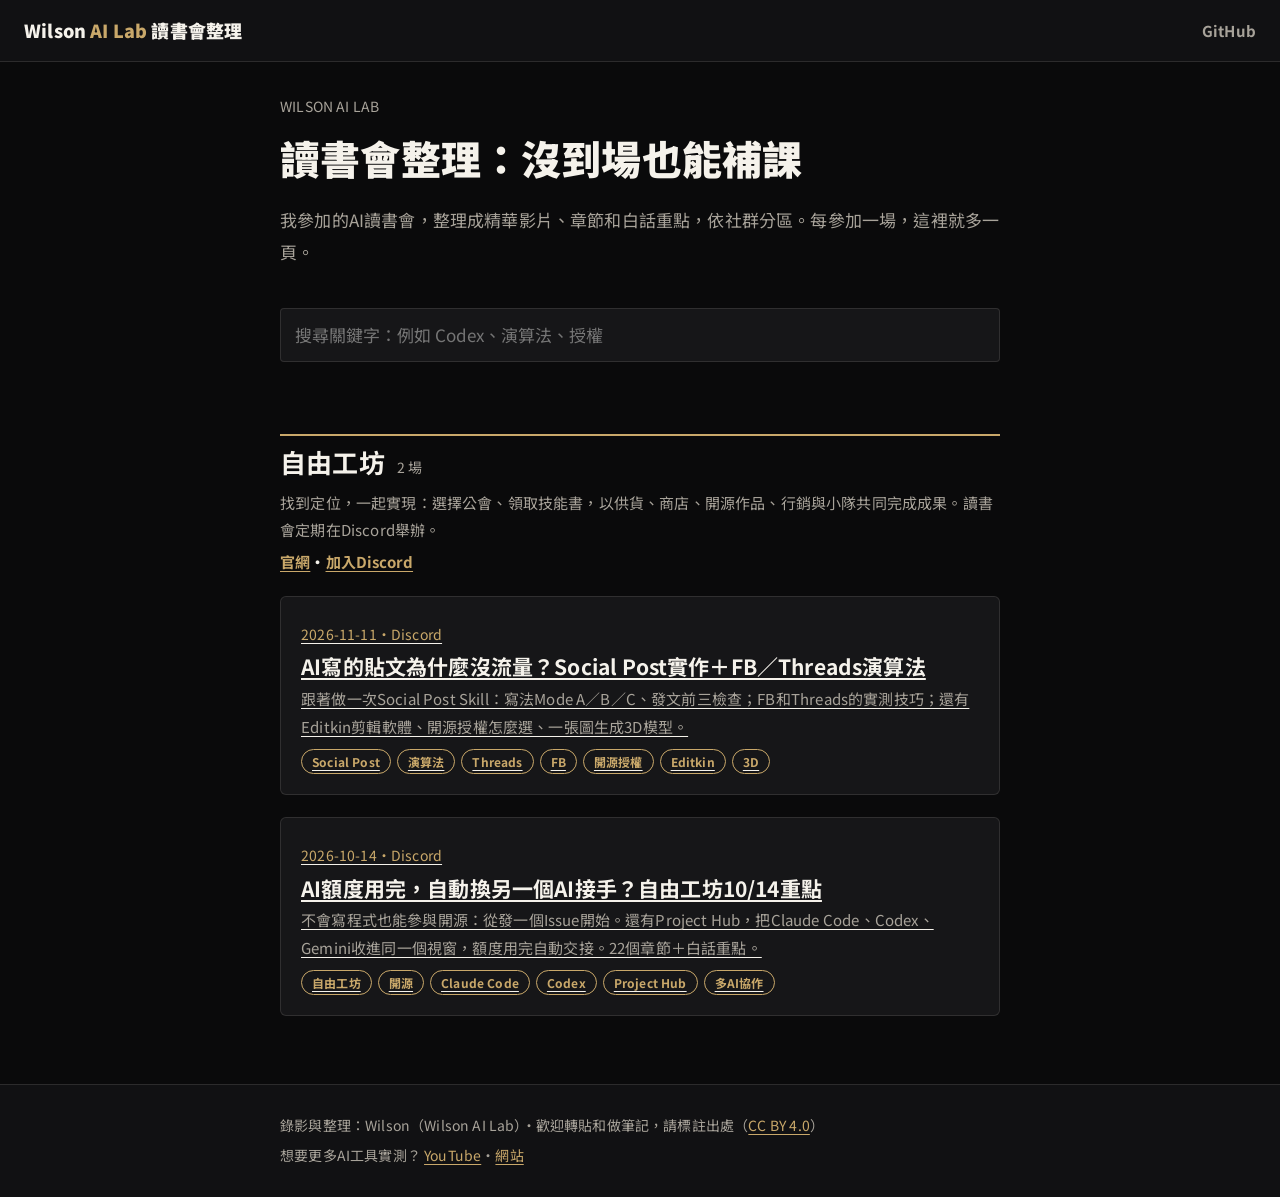
==== docs/index.html @ 5bedc979 "讀書會整理" ====
<!doctype html>
<html lang="zh-Hant">
<head>
<meta charset="utf-8">
<meta name="viewport" content="width=device-width, initial-scale=1">
<title>讀書會整理</title>
<meta name="description" content="Wilson AI Lab整理的AI讀書會精華：精華影片、章節與白話重點，依社群分區，每參加一場就累積一頁。講者以Discord名稱標示。">
<link rel="stylesheet" href="style.css">
</head>
<body>
<header class="topbar">
  <a class="brand" href="./">Wilson <span>AI Lab</span> 讀書會整理</a>
  <nav><a href="https://github.com/WilsonAImaster/ai-study-club-archive">GitHub</a></nav>
</header>
<main class="wrap">
<p class="eyebrow">WILSON AI LAB</p>
<h1>讀書會整理：沒到場也能補課</h1>
<p class="lead">我參加的AI讀書會，整理成精華影片、章節和白話重點，依社群分區。每參加一場，這裡就多一頁。</p>
<input class="search" type="search" placeholder="搜尋關鍵字：例如 Codex、演算法、授權" data-search aria-label="搜尋紀錄">
<div data-stream-groups></div>
</main>
<footer class="site-footer" data-footer></footer>
<script src="site.js"></script>
</body>
</html>
---- docs/style.css ----
/* 讀書會整理：共用樣式（黑金配色） */
@import url("https://fonts.googleapis.com/css2?family=Noto+Sans+TC:wght@400;700;900&display=swap");
:root {
  --bg: #0A0A0B;
  --bg2: #111113;
  --card: #161618;
  --text: #F5F2EB;
  --muted: #A8A39A;
  --gold: #C9A86A;
  --gold2: #E3CC9A;
  --line: rgba(168, 163, 154, 0.18);
  --radius: 6px;
}
* { box-sizing: border-box; }
html { scroll-behavior: smooth; }
body {
  margin: 0; background: var(--bg); color: var(--text);
  font-family: "Noto Sans TC", "Source Han Sans TC", "Microsoft JhengHei", sans-serif;
  line-height: 1.85; font-size: 17px; letter-spacing: .01em;
}
a { color: var(--gold); text-underline-offset: 3px; }
a:hover { color: var(--gold2); }
h1, h2, h3 { line-height: 1.35; font-weight: 700; }
h1 { font-size: clamp(28px, 5.5vw, 40px); margin: .3em 0 .5em; font-weight: 900; line-height: 1.3; }
h2 { font-size: 26px; margin: 56px 0 16px; padding-top: 8px; border-top: 2px solid var(--gold); }
h3 { font-size: 21px; color: var(--gold); margin: 36px 0 12px; }
strong { font-weight: 700; }

.topbar {
  display: flex; justify-content: space-between; align-items: center; gap: 16px;
  padding: 14px 24px; border-bottom: 1px solid var(--line); background: var(--bg2);
  position: sticky; top: 0; z-index: 10;
}
.topbar .brand { color: var(--text); font-weight: 900; font-size: 18px; text-decoration: none; }
.topbar .brand span { color: var(--gold); }
.topbar nav { display: flex; gap: 18px; font-size: 15px; font-weight: 700; }
.topbar nav a { color: var(--muted); text-decoration: none; }
.topbar nav a:hover { color: var(--text); }
.wrap { max-width: 760px; margin: 0 auto; padding: 32px 20px 64px; }
.eyebrow { color: var(--muted); font-size: 14px; margin: 0; }
.lead { color: var(--muted); }

.note {
  background: var(--card); border-left: 3px solid var(--gold);
  border-radius: var(--radius); padding: 12px 16px; color: var(--muted); font-size: 14px; margin: 16px 0;
}
.card { background: var(--card); border: 1px solid var(--line); border-radius: var(--radius); padding: 20px; }

/* 首頁列表 */
.search {
  width: 100%; padding: 10px 14px; margin: 24px 0 16px; font: inherit;
  background: var(--card); color: var(--text); border: 1px solid var(--line); border-radius: 4px;
}
.search:focus { outline: 1px solid var(--gold); }
.stream-list { list-style: none; padding: 0; margin: 0; display: grid; gap: 14px; }
.stream-list li a { display: block; color: inherit; }
.stream-list li a:hover { text-decoration: none; border-color: var(--gold); }
.stream-list .date { color: var(--gold); font-size: 14px; }
.stream-list h3 { margin: .2em 0; color: var(--text); }
.stream-list p { margin: 0; color: var(--muted); font-size: 15px; }
.tags { margin-top: 8px; display: flex; flex-wrap: wrap; gap: 6px; }
.tag { font-size: 12px; font-weight: 700; color: var(--gold); border: 1px solid var(--gold); border-radius: 999px; padding: 1px 10px; line-height: 1.8; }

/* 影片 */
.video { position: relative; aspect-ratio: 16 / 9; background: var(--card); border: 1px solid var(--line); border-radius: var(--radius); overflow: hidden; margin: 12px 0 6px; }
.video iframe, .video video { position: absolute; inset: 0; width: 100%; height: 100%; border: 0; background: #000; }
.video .placeholder { position: absolute; inset: 0; display: grid; place-items: center; color: var(--muted); text-align: center; padding: 20px; }
.video-caption { color: var(--muted); font-size: 14px; margin: 0 0 8px; }

/* 表格 */
table { width: 100%; border-collapse: collapse; margin: 12px 0; font-size: 15px; }
th, td { text-align: left; padding: 8px 10px; border-bottom: 1px solid var(--line); vertical-align: top; }
th { color: var(--gold); font-weight: 700; }

/* 章節時間軸 */
.chapters { list-style: none; padding: 0; margin: 8px 0; }
.chapters li { display: flex; gap: 12px; padding: 6px 0; border-bottom: 1px solid var(--line); }
.chapters .time { flex: 0 0 auto; min-width: 70px; font-variant-numeric: tabular-nums; }
.chapters .part { color: var(--muted); font-size: 13px; margin-left: auto; white-space: nowrap; }


/* 頁尾：作者欄 */
.site-footer { border-top: 1px solid var(--line); background: var(--bg2); color: var(--muted); font-size: 14px; }
.site-footer .inner { max-width: 760px; margin: 0 auto; padding: 24px 20px; }
.site-footer p { margin: 4px 0; }

ul li, ol li { margin: 4px 0; }

@media print {
  body { background: #fff; color: #000; }
  .topbar, .site-footer, .video { display: none; }
  a { color: #000; }
}

/* 文章頂部的取用框與按鈕（跟網站整理包一樣） */
.get-box { margin: 28px 0; background: var(--card); border: 1px solid var(--gold); border-radius: var(--radius); padding: 20px 22px; display: flex; flex-wrap: wrap; align-items: center; justify-content: space-between; gap: 14px; }
.get-box p { margin: 0; }
.btn { display: inline-block; background: var(--gold); color: var(--bg); font-weight: 900; text-decoration: none; border-radius: 4px; padding: 10px 18px; line-height: 1.5; }
.btn:hover { background: var(--gold2); color: var(--bg); text-decoration: none; }
.btn.ghost { background: transparent; color: var(--gold); border: 1px solid var(--gold); }
.btn.ghost:hover { color: var(--gold2); border-color: var(--gold2); }
.btns { display: flex; flex-wrap: wrap; gap: 10px; }

/* 30秒看懂：三張小卡 */
.quick { display: grid; gap: 12px; margin: 16px 0; }
.quick .card p { margin: 4px 0 0; color: var(--muted); font-size: 15px; }
.quick .card b { color: var(--text); }

/* 術語小抄：一句話＋生活比喻 */
dl.glossary { margin: 12px 0; }
dl.glossary dt { font-weight: 700; color: var(--gold); margin-top: 12px; }
dl.glossary dd { margin: 2px 0 0; color: var(--muted); }

blockquote { margin: 0 0 18px; padding: 4px 16px; border-left: 3px solid var(--gold); color: var(--muted); }

/* 首頁社群分區 */
.community { margin-top: 8px; }
.community h2 { display: flex; align-items: baseline; gap: 12px; }
.community h2 .count { font-size: 14px; font-weight: 400; color: var(--muted); }
.community-desc { color: var(--muted); font-size: 15px; margin: -6px 0 4px; }
.community-links { font-size: 15px; font-weight: 700; margin: 0 0 16px; }
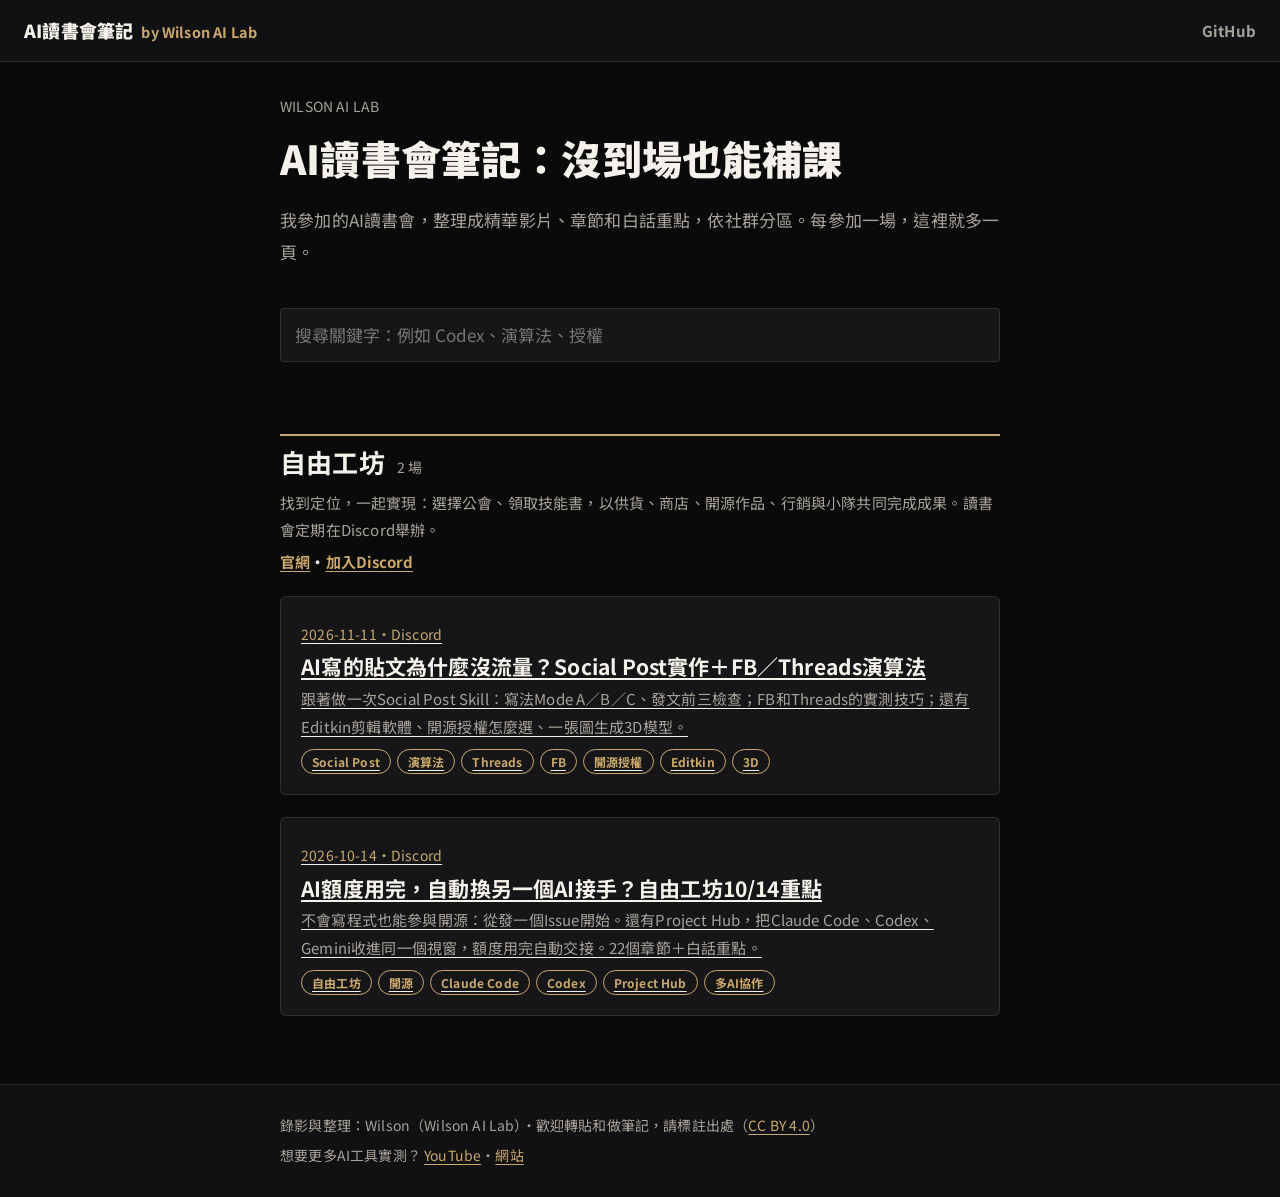
==== commit 1d156788: "更新內容 Co-Authored-By: Claude Opus 5.5 <noreply@anthropic.com>" ====
--- a/docs/index.html
+++ b/docs/index.html
@@ -3,23 +3,40 @@
 <head>
 <meta charset="utf-8">
 <meta name="viewport" content="width=device-width, initial-scale=1">
-<title>讀書會整理</title>
-<meta name="description" content="Wilson AI Lab整理的AI讀書會精華：精華影片、章節與白話重點，依社群分區，每參加一場就累積一頁。講者以Discord名稱標示。">
+<title>AI讀書會筆記 by Wilson AI Lab</title>
+<meta name="description" content="Wilson AI Lab整理的AI讀書會筆記：精華影片、章節與白話重點，依社群分區，每參加一場就累積一頁。講者以Discord名稱標示。">
+<link rel="icon" type="image/png" href="img/favicon.png">
+<link rel="apple-touch-icon" href="img/apple-touch-icon.png">
+<link rel="canonical" href="https://wilsonaimaster.github.io/ai-study-club-archive/">
+<meta property="og:type" content="website">
+<meta property="og:site_name" content="AI讀書會筆記 by Wilson AI Lab">
+<meta property="og:title" content="AI讀書會筆記 by Wilson AI Lab">
+<meta property="og:description" content="Wilson AI Lab整理的AI讀書會筆記：精華影片、章節與白話重點，依社群分區，每參加一場就累積一頁。講者以Discord名稱標示。">
+<meta property="og:url" content="https://wilsonaimaster.github.io/ai-study-club-archive/">
+<meta property="og:image" content="https://wilsonaimaster.github.io/ai-study-club-archive/img/og-home.jpg">
+<meta property="og:image:width" content="1200">
+<meta property="og:image:height" content="630">
+<meta property="og:locale" content="zh_TW">
+<meta name="twitter:card" content="summary_large_image">
+<meta name="twitter:title" content="AI讀書會筆記 by Wilson AI Lab">
+<meta name="twitter:description" content="Wilson AI Lab整理的AI讀書會筆記：精華影片、章節與白話重點，依社群分區，每參加一場就累積一頁。講者以Discord名稱標示。">
+<meta name="twitter:image" content="https://wilsonaimaster.github.io/ai-study-club-archive/img/og-home.jpg">
 <link rel="stylesheet" href="style.css">
 </head>
 <body>
 <header class="topbar">
-  <a class="brand" href="./">Wilson <span>AI Lab</span> 讀書會整理</a>
+  <a class="brand" href="./">AI讀書會筆記 <span>by Wilson AI Lab</span></a>
   <nav><a href="https://github.com/WilsonAImaster/ai-study-club-archive">GitHub</a></nav>
 </header>
 <main class="wrap">
 <p class="eyebrow">WILSON AI LAB</p>
-<h1>讀書會整理：沒到場也能補課</h1>
+<h1>AI讀書會筆記：沒到場也能補課</h1>
 <p class="lead">我參加的AI讀書會，整理成精華影片、章節和白話重點，依社群分區。每參加一場，這裡就多一頁。</p>
 <input class="search" type="search" placeholder="搜尋關鍵字：例如 Codex、演算法、授權" data-search aria-label="搜尋紀錄">
 <div data-stream-groups></div>
 </main>
 <footer class="site-footer" data-footer></footer>
 <script src="site.js"></script>
+<!-- Cloudflare Web Analytics --><script type='module' src='https://static.cloudflareinsights.com/beacon.min.js' data-cf-beacon='{"token": "fbad8f9c527c4fb58cd404a95f3060f7"}'></script><!-- End Cloudflare Web Analytics -->
 </body>
 </html>
--- a/docs/style.css
+++ b/docs/style.css
@@ -1,4 +1,4 @@
-/* 讀書會整理：共用樣式（黑金配色） */
+/* AI讀書會筆記：共用樣式（黑金配色） */
 @import url("https://fonts.googleapis.com/css2?family=Noto+Sans+TC:wght@400;700;900&display=swap");
 :root {
   --bg: #0A0A0B;
@@ -119,3 +119,5 @@
 .community h2 .count { font-size: 14px; font-weight: 400; color: var(--muted); }
 .community-desc { color: var(--muted); font-size: 15px; margin: -6px 0 4px; }
 .community-links { font-size: 15px; font-weight: 700; margin: 0 0 16px; }
+
+.topbar .brand span { font-size: .8em; font-weight: 700; margin-left: 4px; }
